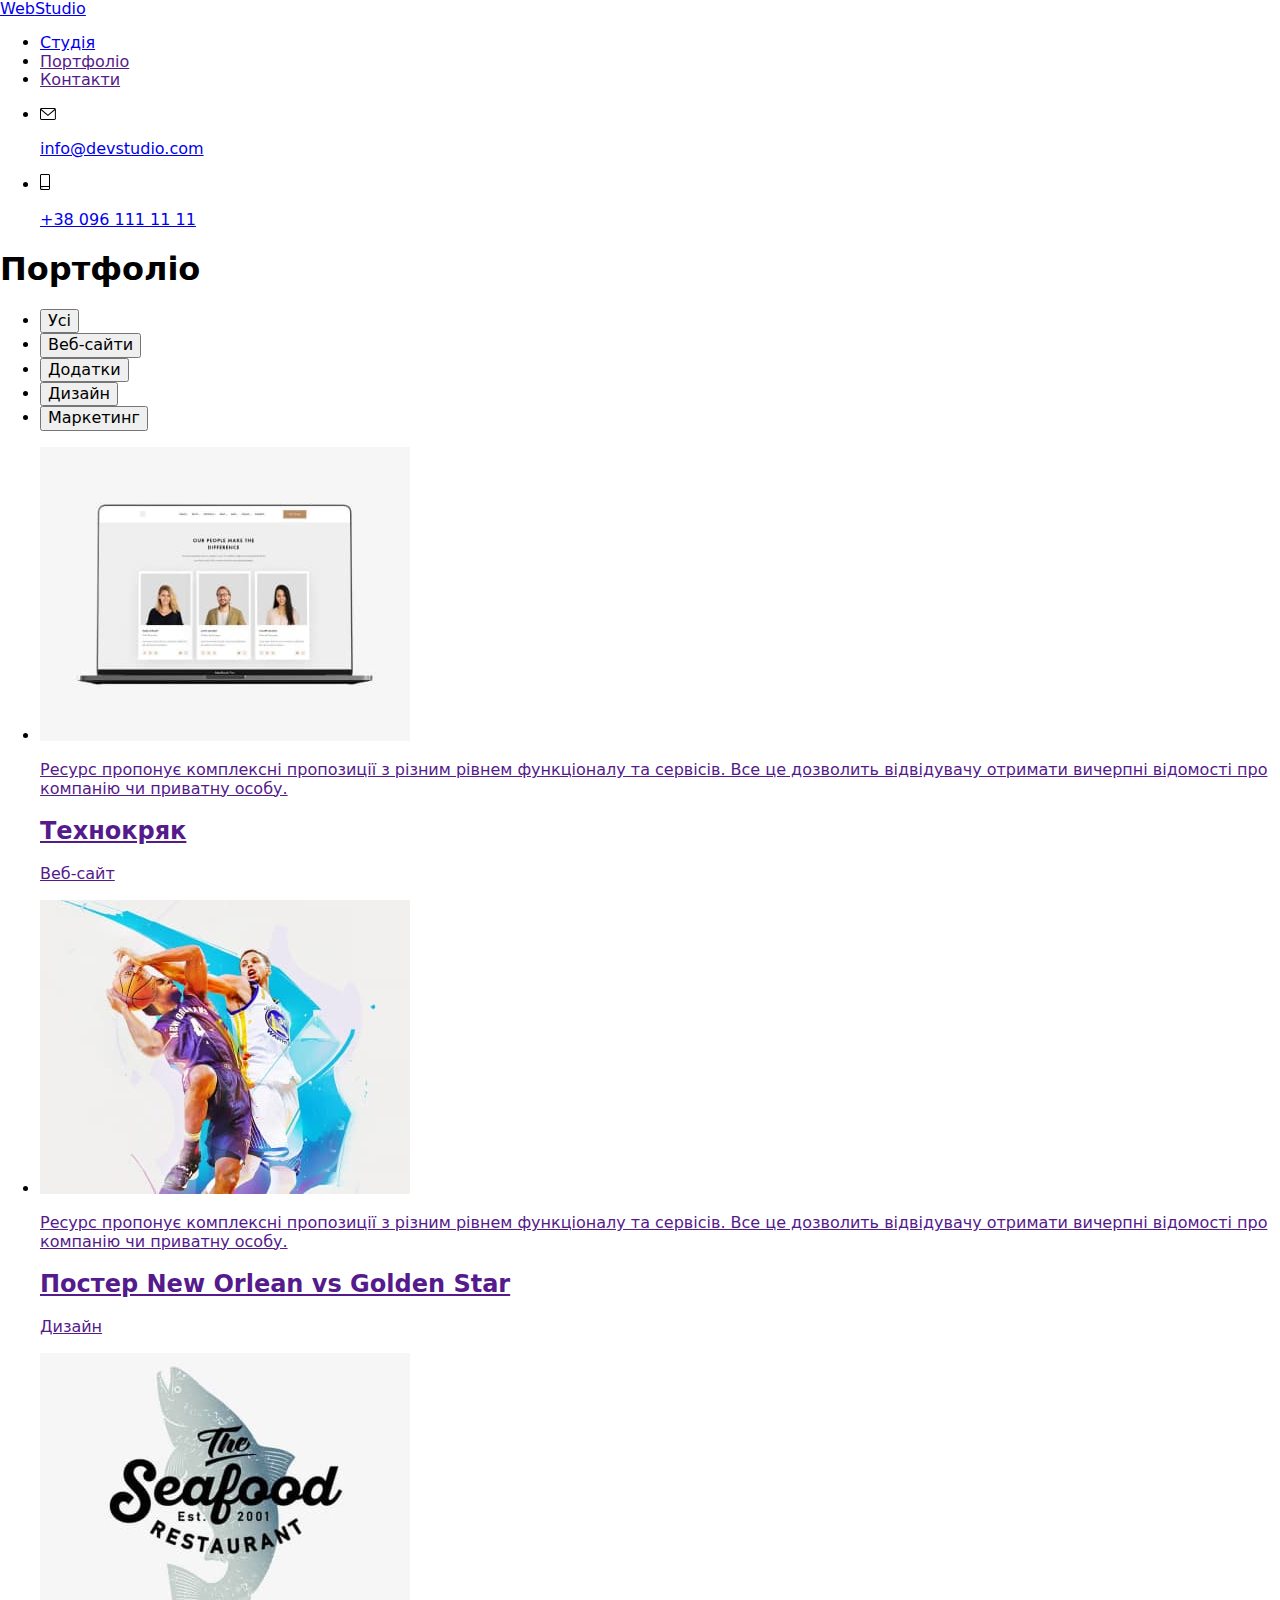
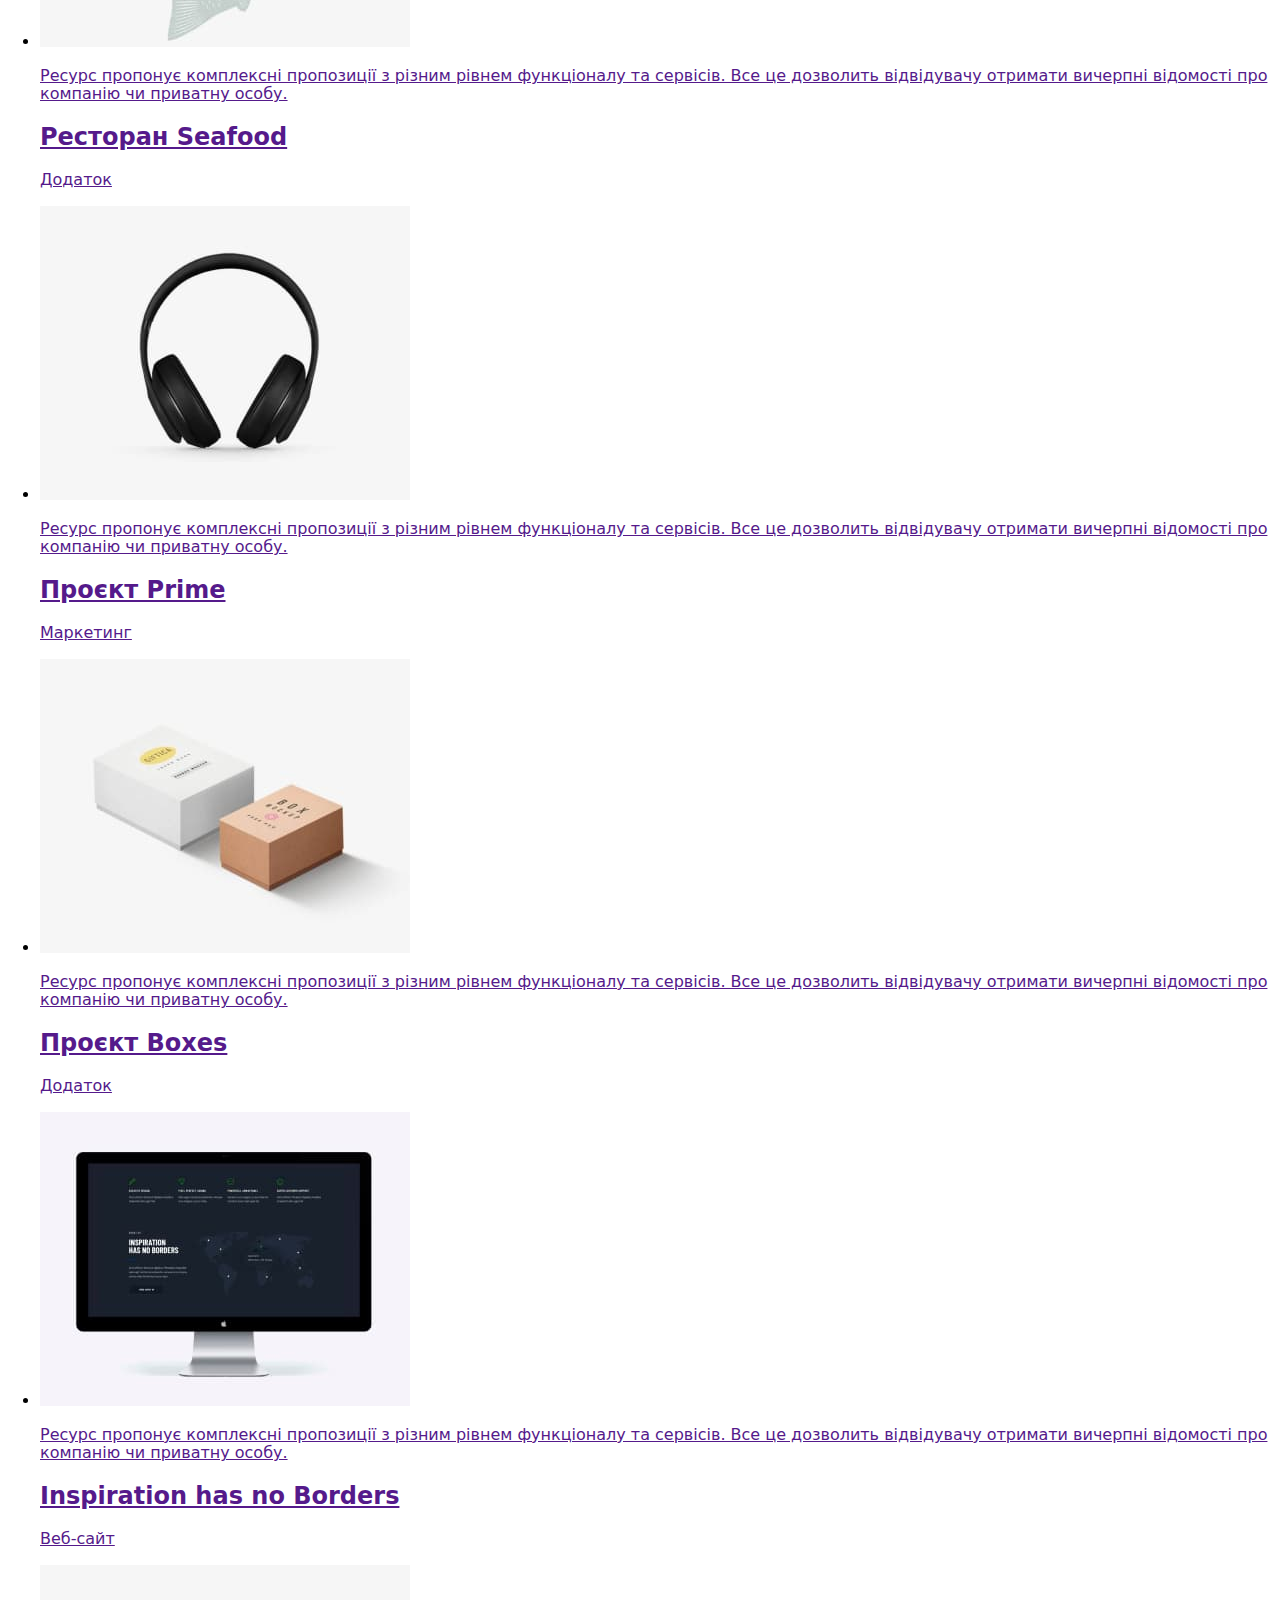
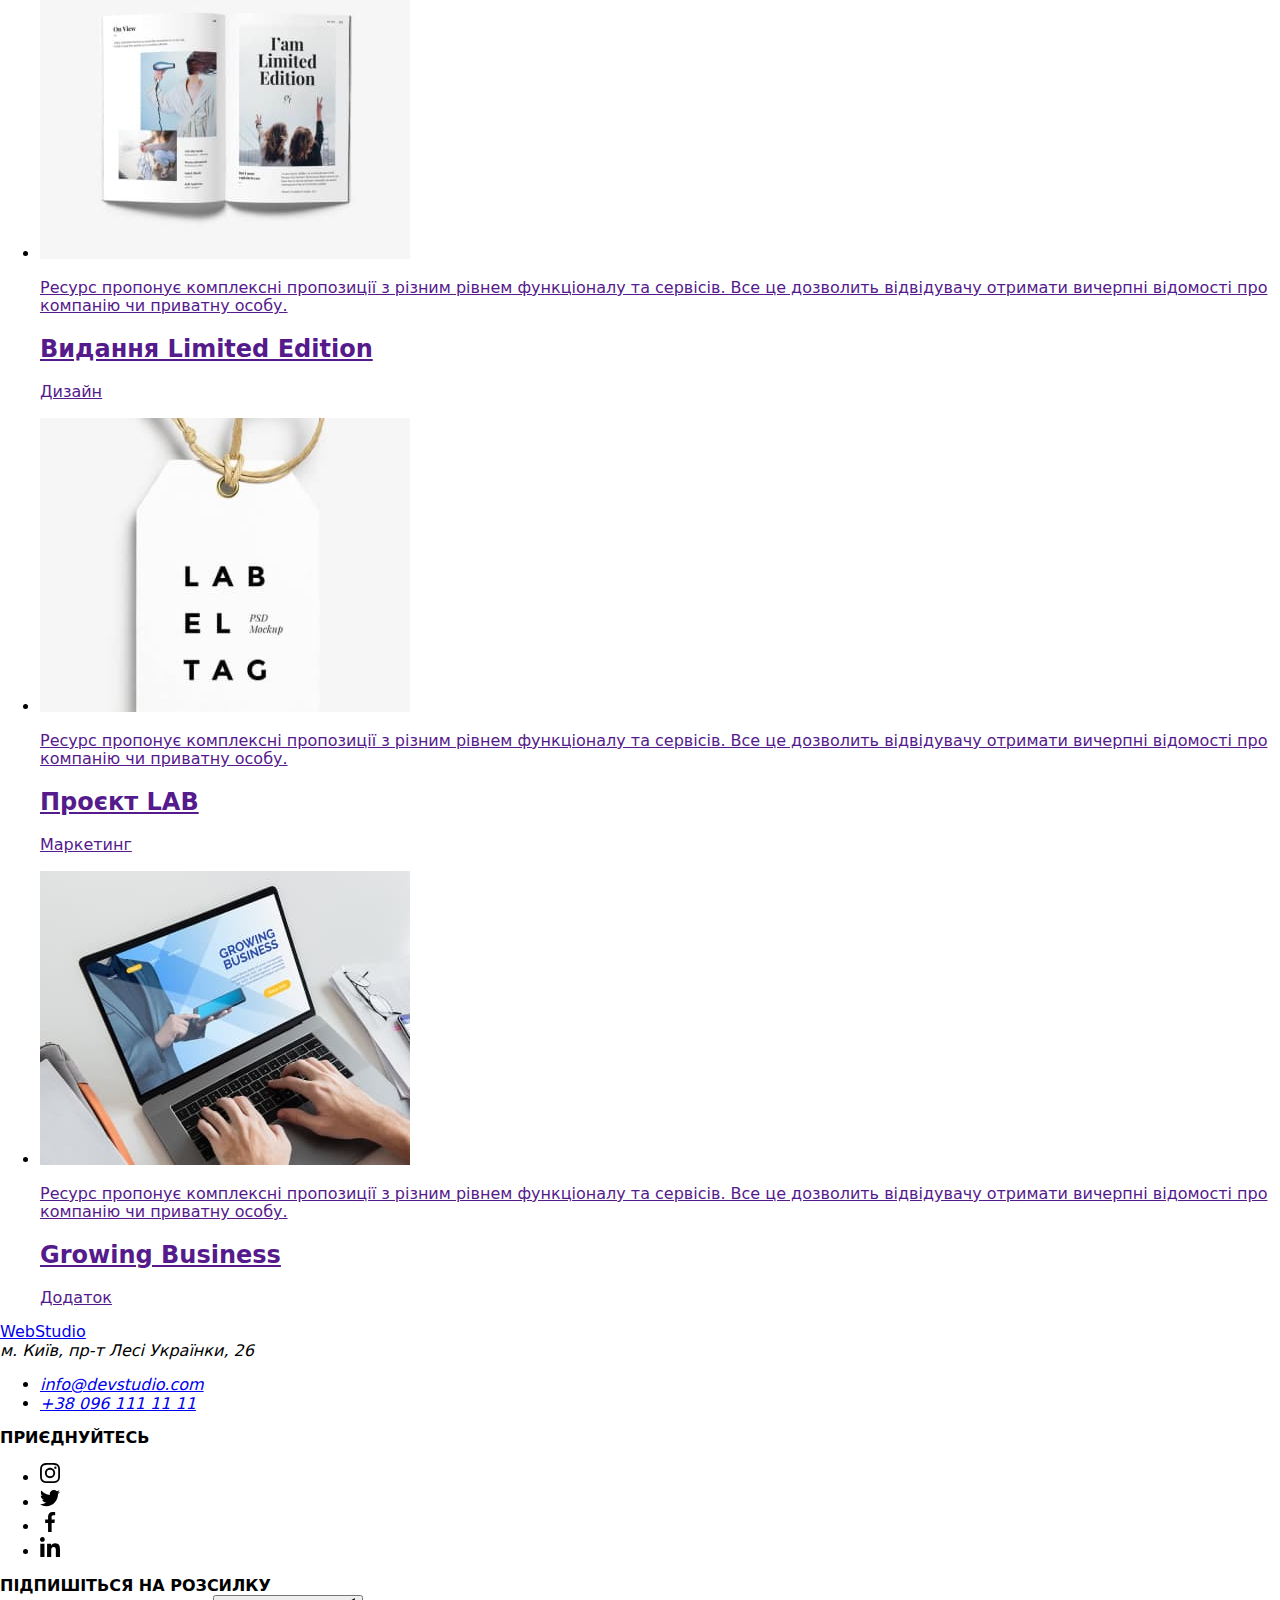
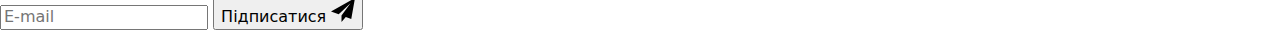
==== portfolio.html @ 49595224 "Скопійована попередня робота" ====
<!DOCTYPE html>
<html lang="en">
<head>
    <meta charset="UTF-8">
    <meta http-equiv="X-UA-Compatible" content="IE=edge">
    <meta name="viewport" content="width=device-width, initial-scale=1.0">
    <title>Портфоліо</title>
    <link rel="preconnect" href="https://fonts.gstatic.com" crossorigin>
    <link href="https://fonts.googleapis.com/css2?family=Raleway:wght@700&family=Roboto:wght@400;500;700;900&display=swap"
        rel="stylesheet">
        <link rel="stylesheet" href="https://cdnjs.cloudflare.com/ajax/libs/modern-normalize/1.1.0/modern-normalize.min.css">
    <link rel="stylesheet" href="./css/styles.css">
    
</head>
<body>
<!-- ^ШАПКА -->
    <header class="head-block">
        <div class="container head-group">
            <a href="./index.html" class="logo"><span class="logo-colorize">Web</span>Studio</a>
            <nav class="nav-panel">
                <ul class="header-navigation list">
                    <li class="item"><a href="./index.html" class="navigation-links">Студія</a></li>
                    <li class="item"><a href="" class="navigation-links current">Портфоліо</a></li>
                    <li class="item"><a href="" class="navigation-links">Контакти</a></li>
                </ul>
            </nav>
            <ul class="header-contacts list">
                <li class="item">
                    <a href="mailto:info@devstudio.com" class="contacts-links">
                        <svg class="icon" width="16" height="12">
                            <use href="./images/icons.svg#envelope"></use>
                        </svg>
                        <p class="contacts-text">info@devstudio.com</p>
                    </a>
                </li>
                <li class="item">
                    <a href="tel:+380961111111" class="contacts-links">
                        <svg class="icon" width="10" height="16">
                            <use href="./images/icons.svg#smartphone"></use>
                        </svg>
                        <p class="contacts-text">+38 096 111 11 11</p>
                    </a>
                </li>
            </ul>
        </div>
    </header>
<!-- ^УНІКАЛЬНИЙ КОНТЕНТ -->
    <main>
        
    <!-- БЛОК-1 -->
        <section class="section">
            <div class="container">
                <!-- прихований заголовок -->
                <h1 class="visually-hidden">Портфоліо</h1>
                <ul class="buttons list">
                    <li class="item"><button type="button" class="filter first-filter">Усі</button></li>
                    <li class="item"><button type="button" class="filter">Веб-сайти</button></li>
                    <li class="item"><button type="button" class="filter">Додатки</button></li>
                    <li class="item"><button type="button" class="filter">Дизайн</button></li>
                    <li class="item"><button type="button" class="filter">Маркетинг</button></li>
                </ul>
                <ul class=" cards list">
                    <li class="item">
                        <a href="" class="card-link">
                            <div class="card-description">
                                <img src="./images/portfolio/1.jpg" alt="website on laptop" width="370">
                                <p class="description-text">
                                    Ресурс пропонує комплексні пропозиції з різним рівнем функціоналу та сервісів. Все це дозволить відвідувачу отримати
                                    вичерпні відомості про компанію чи приватну особу.
                                </p>
                            </div>
                            <div class="card-info">
                                <h2 class="card-header">Технокряк</h2>
                                <p class="card-filter">Веб-сайт</p>
                            </div>
                        </a>
                    </li>
                    <li class="item">
                        <a href="" class="card-link">
                            <div class="card-description">
                                <img src="./images/portfolio/2.jpg" alt="poster" width="370">
                                <p class="description-text">
                                    Ресурс пропонує комплексні пропозиції з різним рівнем функціоналу та сервісів. Все це дозволить відвідувачу отримати
                                    вичерпні відомості про компанію чи приватну особу.
                                </p>
                            </div>
                            <div class="card-info">
                                <h2 class="card-header">Постер New Orlean vs Golden Star</h2>
                                <p class="card-filter">Дизайн</p>
                            </div>
                        </a>
                    </li>
                    <li class="item">
                        <a href="" class="card-link">
                            <div class="card-description">
                                <img src="./images/portfolio/3.jpg" alt="fish lable" width="370">
                                <p class="description-text">
                                    Ресурс пропонує комплексні пропозиції з різним рівнем функціоналу та сервісів. Все це дозволить відвідувачу отримати
                                    вичерпні відомості про компанію чи приватну особу.
                                </p>
                            </div>
                            <div class="card-info">
                                <h2 class="card-header">Ресторан Seafood</h2>
                                <p class="card-filter">Додаток</p>
                            </div>
                        </a>
                    </li>
                    <li class="item">
                        <a href="" class="card-link">
                            <div class="card-description">
                                <img src="./images/portfolio/4.jpg" alt="headphones" width="370">
                                <p class="description-text">
                                    Ресурс пропонує комплексні пропозиції з різним рівнем функціоналу та сервісів. Все це дозволить відвідувачу отримати
                                    вичерпні відомості про компанію чи приватну особу.
                                </p>
                            </div>
                            <div class="card-info">
                                <h2 class="card-header">Проєкт Prime</h2>
                                <p class="card-filter">Маркетинг</p>
                            </div>
                        </a>
                    </li>
                    <li class="item">
                        <a href="" class="card-link">
                            <div class="card-description">
                                <img src="./images/portfolio/5.jpg" alt="boxes" width="370">
                                <p class="description-text">
                                    Ресурс пропонує комплексні пропозиції з різним рівнем функціоналу та сервісів. Все це дозволить відвідувачу отримати
                                    вичерпні відомості про компанію чи приватну особу.
                                </p>
                            </div>
                            <div class="card-info">
                                <h2 class="card-header">Проєкт Boxes</h2>
                                <p class="card-filter">Додаток</p>
                            </div>
                        </a>
                    </li>
                    <li class="item">
                        <a href="" class="card-link">
                            <div class="card-description">
                                <img src="./images/portfolio/6.jpg" alt="monitor" width="370">
                                <p class="description-text">
                                    Ресурс пропонує комплексні пропозиції з різним рівнем функціоналу та сервісів. Все це дозволить відвідувачу отримати
                                    вичерпні відомості про компанію чи приватну особу.
                                </p>
                            </div>
                            <div class="card-info">
                                <h2 class="card-header">Inspiration has no Borders</h2>
                                <p class="card-filter">Веб-сайт</p>
                            </div>
                        </a>
                    </li>
                    <li class="item">
                        <a href="" class="card-link">
                            <div class="card-description">
                                <img src="./images/portfolio/7.jpg" alt="book" width="370">
                                <p class="description-text">
                                    Ресурс пропонує комплексні пропозиції з різним рівнем функціоналу та сервісів. Все це дозволить відвідувачу отримати
                                    вичерпні відомості про компанію чи приватну особу.
                                </p>
                            </div>
                            <div class="card-info">
                                <h2 class="card-header">Видання Limited Edition</h2>
                                <p class="card-filter">Дизайн</p>
                            </div>
                        </a>
                    </li>
                    <li class="item">
                        <a href="" class="card-link">
                            <div class="card-description">
                                <img src="./images/portfolio/8.jpg" alt="label tag" width="370">
                                <p class="description-text">
                                    Ресурс пропонує комплексні пропозиції з різним рівнем функціоналу та сервісів. Все це дозволить відвідувачу отримати
                                    вичерпні відомості про компанію чи приватну особу.
                                </p>
                            </div>
                            <div class="card-info">
                                <h2 class="card-header">Проєкт LAB</h2>
                                <p class="card-filter">Маркетинг</p>
                            </div>
                        </a>
                    </li>
                    <li class="item">
                        <a href="" class="card-link">
                            <div class="card-description">
                                <img src="./images/portfolio/9.jpg" alt="laptop" width="370">
                                <p class="description-text">
                                    Ресурс пропонує комплексні пропозиції з різним рівнем функціоналу та сервісів. Все це дозволить відвідувачу отримати
                                    вичерпні відомості про компанію чи приватну особу.
                                </p>
                            </div>
                            <div class="card-info">
                                <h2 class="card-header">Growing Business</h2>
                                <p class="card-filter">Додаток</p>
                            </div>
                        </a>
                    </li>
                </ul>
            </div>
        </section>
    </main>
<!-- ^ПІДВАЛ -->
    <footer class="foot-block">
        <div class="container foot-flex">
            <div class="contacts-block">
                <a href="./index.html" class="logo"><span class="logo-colorize">Web</span>Studio</a>
                <address class="address-block">
                    м. Київ, пр-т Лесі Українки, 26
                    <ul class="footer-contacts list">
                        <li class="item"><a href="mailto:info@devstudio.com">info@devstudio.com</a></li>
                        <li class="item"><a href="tel:+380961111111">+38 096 111 11 11</a></li>
                    </ul>
                </address>
            </div>
            <div class="links-block">
                <b class="appeal">ПРИЄДНУЙТЕСЬ</b>
                <ul class="footer-icons list">
                    <li class="item">
                        <a href="" class="footer-links">
                            <svg class="icon" width="20" height="20">
                                <use href="./images/icons.svg#instagram"></use>
                            </svg>
                        </a>
                    </li>
                    <li class="item">
                        <a href="" class="footer-links">
                            <svg class="icon" width="20" height="20">
                                <use href="./images/icons.svg#twitter"></use>
                            </svg>
                        </a>
                    </li>
                    <li class="item">
                        <a href="" class="footer-links">
                            <svg class="icon" width="20" height="20">
                                <use href="./images/icons.svg#facebook"></use>
                            </svg>
                        </a>
                    </li>
                    <li class="item">
                        <a href="" class="footer-links">
                            <svg class="icon" width="20" height="20">
                                <use href="./images/icons.svg#linkedin"></use>
                            </svg>
                        </a>
                    </li>
                </ul>
            </div>
            <div class="subscription">
                <b class="appeal">ПІДПИШІТЬСЯ НА РОЗСИЛКУ</b>
                <form class="subscription-form">
                    <input class="subscription-field" type="email" name="email-field" placeholder="E-mail">
                    <button class="subscription-button" type="submit">Підписатися
                        <svg class="subscription-icon" width="24" height="24">
                            <use href="./images/icons.svg#icon-send"></use>
                        </svg>
                    </button>
                </form>
            </div>
        </div>
    </footer>
</body>
</html>
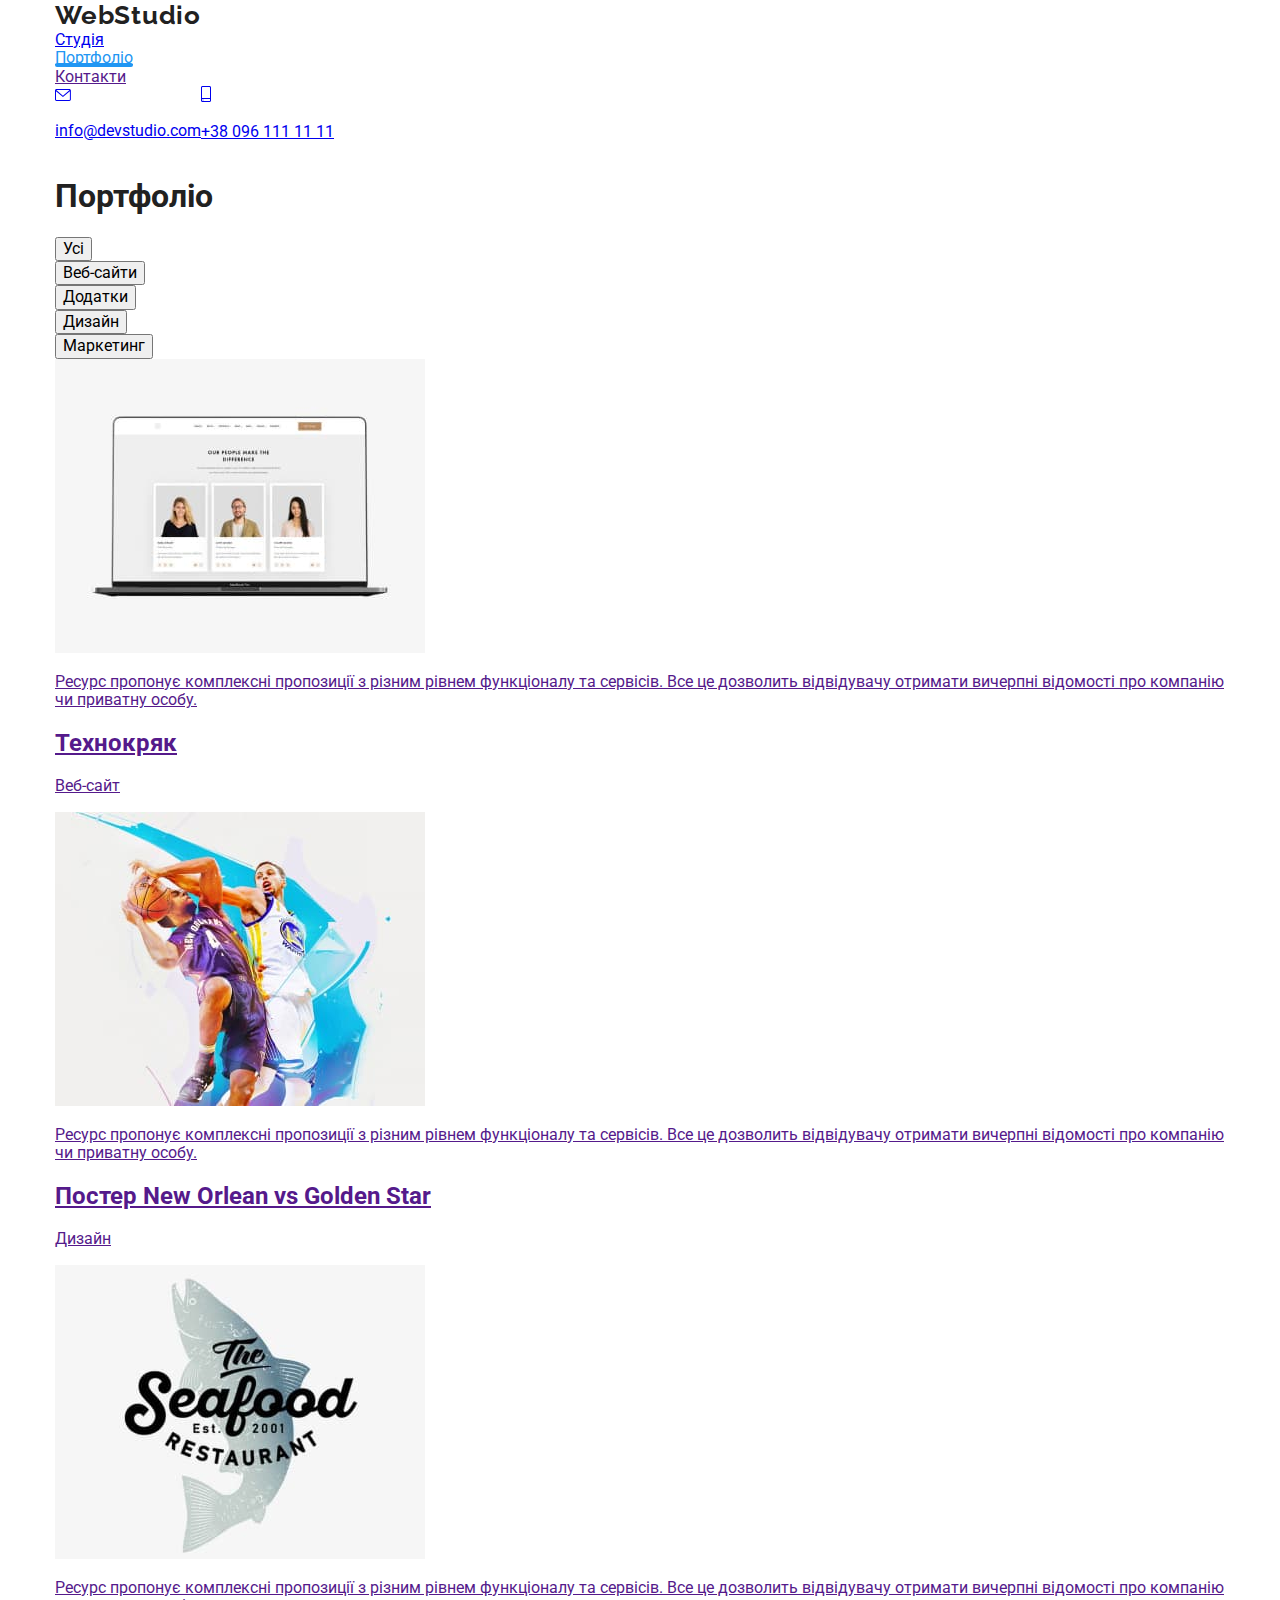
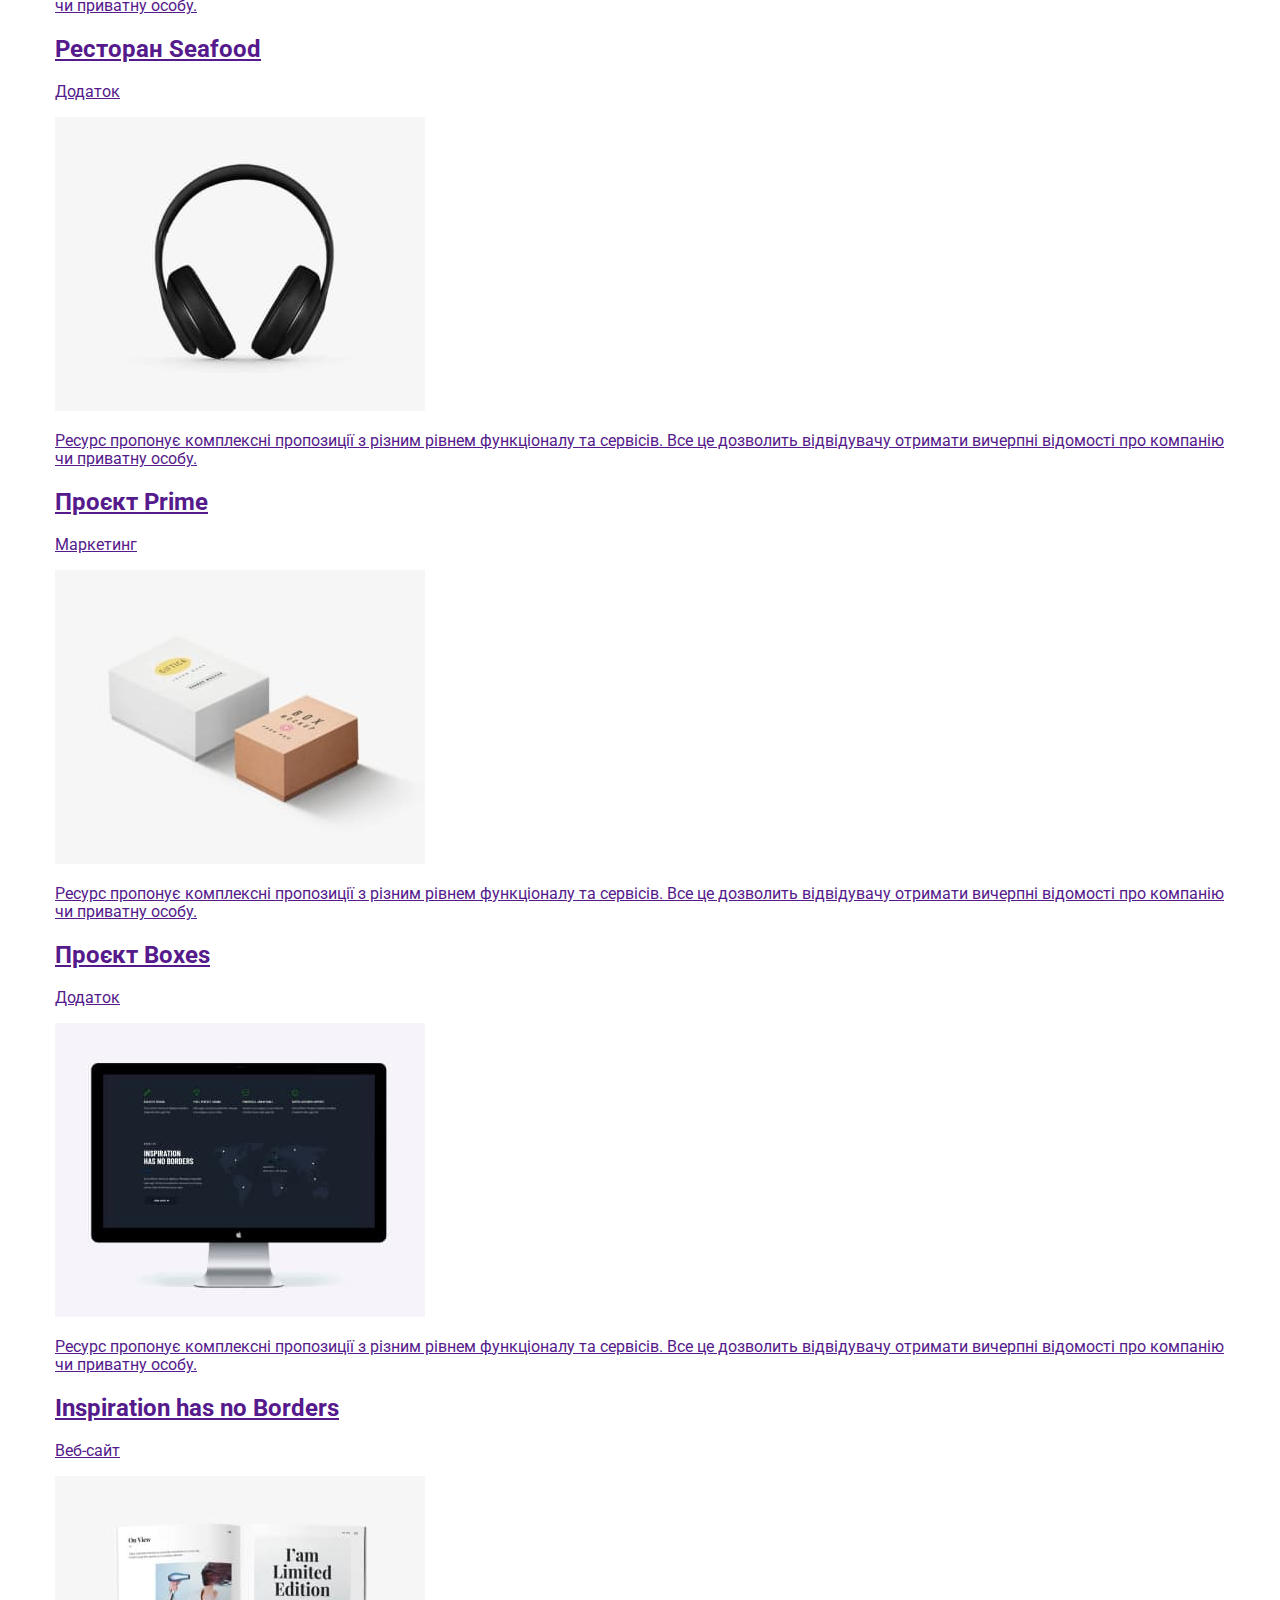
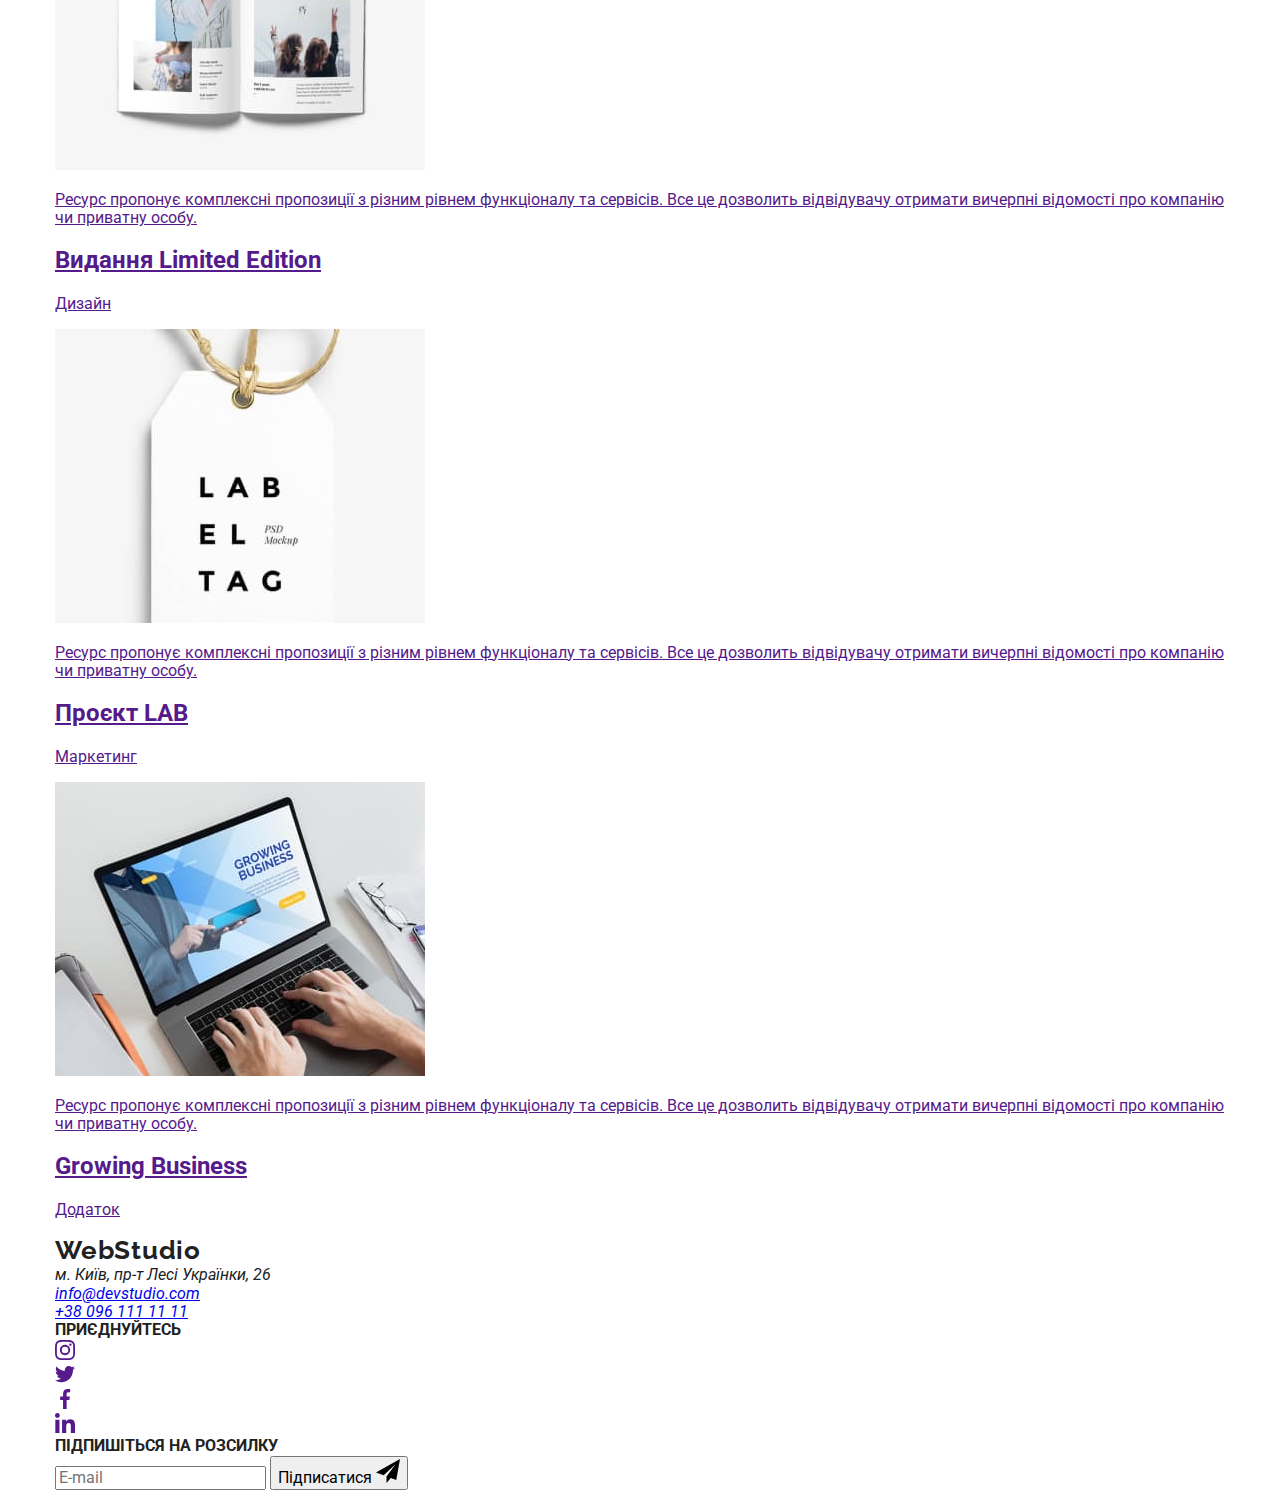
==== commit 2cf39955: "Виконано рефакторинг коду для Хедеру" ====
--- a/portfolio.html
+++ b/portfolio.html
@@ -9,7 +9,7 @@
     <link href="https://fonts.googleapis.com/css2?family=Raleway:wght@700&family=Roboto:wght@400;500;700;900&display=swap"
         rel="stylesheet">
         <link rel="stylesheet" href="https://cdnjs.cloudflare.com/ajax/libs/modern-normalize/1.1.0/modern-normalize.min.css">
-    <link rel="stylesheet" href="./css/styles.css">
+    <link rel="stylesheet" href="./css/main.min.css">
     
 </head>
 <body>
--- a/css/main.min.css
+++ b/css/main.min.css
@@ -0,0 +1 @@
+body{font-family:"Roboto",sans-serif;color:#212121;background-color:#fff}.page-header{border-bottom:1px solid #ececec;font-weight:500;font-size:14px;line-height:1.14;letter-spacing:.02em}.page-header__container{height:80px;display:-webkit-box;display:-ms-flexbox;display:flex;-webkit-box-align:center;-ms-flex-align:center;align-items:center}.logo{display:inline-block;width:145px;height:31px;margin-right:93px;font-family:"Raleway",sans-serif;font-weight:700;font-size:26px;line-height:1.19;letter-spacing:.03em;text-decoration:none;color:inherit}.logo__colorize{color:#2196f3}.nav-panel{margin-right:auto}.nav-list{display:-webkit-box;display:-ms-flexbox;display:flex;-webkit-box-align:center;-ms-flex-align:center;align-items:center}.nav-list__item:not(:last-child){margin-right:50px}.nav-list__item__links{padding-top:32px;padding-bottom:32px;text-decoration:none;color:inherit;-webkit-transition:color 250ms cubic-bezier(0.4, 0, 0.2, 1);transition:color 250ms cubic-bezier(0.4, 0, 0.2, 1)}.nav-list__item__links:hover,.nav-list__item__links:focus{color:#2196f3}.header-contacts{display:-webkit-box;display:-ms-flexbox;display:flex;-webkit-box-align:center;-ms-flex-align:center;align-items:center}.header-contacts__item:not(:last-child){margin-right:50px}.header-contacts__item__links{display:-webkit-box;display:-ms-flexbox;display:flex;-webkit-box-align:center;-ms-flex-align:center;align-items:center;padding-top:32px;padding-bottom:32px;text-decoration:none;color:#757575;-webkit-transition:color 250ms cubic-bezier(0.4, 0, 0.2, 1);transition:color 250ms cubic-bezier(0.4, 0, 0.2, 1)}.header-contacts__item__links:hover,.header-contacts__item__links:focus{color:#2196f3}.header-contacts__item__links__text{margin:0;margin-left:10px}.container{width:1200px;margin-left:auto;margin-right:auto;padding-left:15px;padding-right:15px}.list{margin:0;padding:0;list-style:none}.current{position:relative;color:#2196f3}.current::after{content:"";position:absolute;bottom:0;left:0;width:100%;height:4px;background-color:#2196f3;border-radius:2px}.icon{fill:currentColor}/*# sourceMappingURL=main.min.css.map */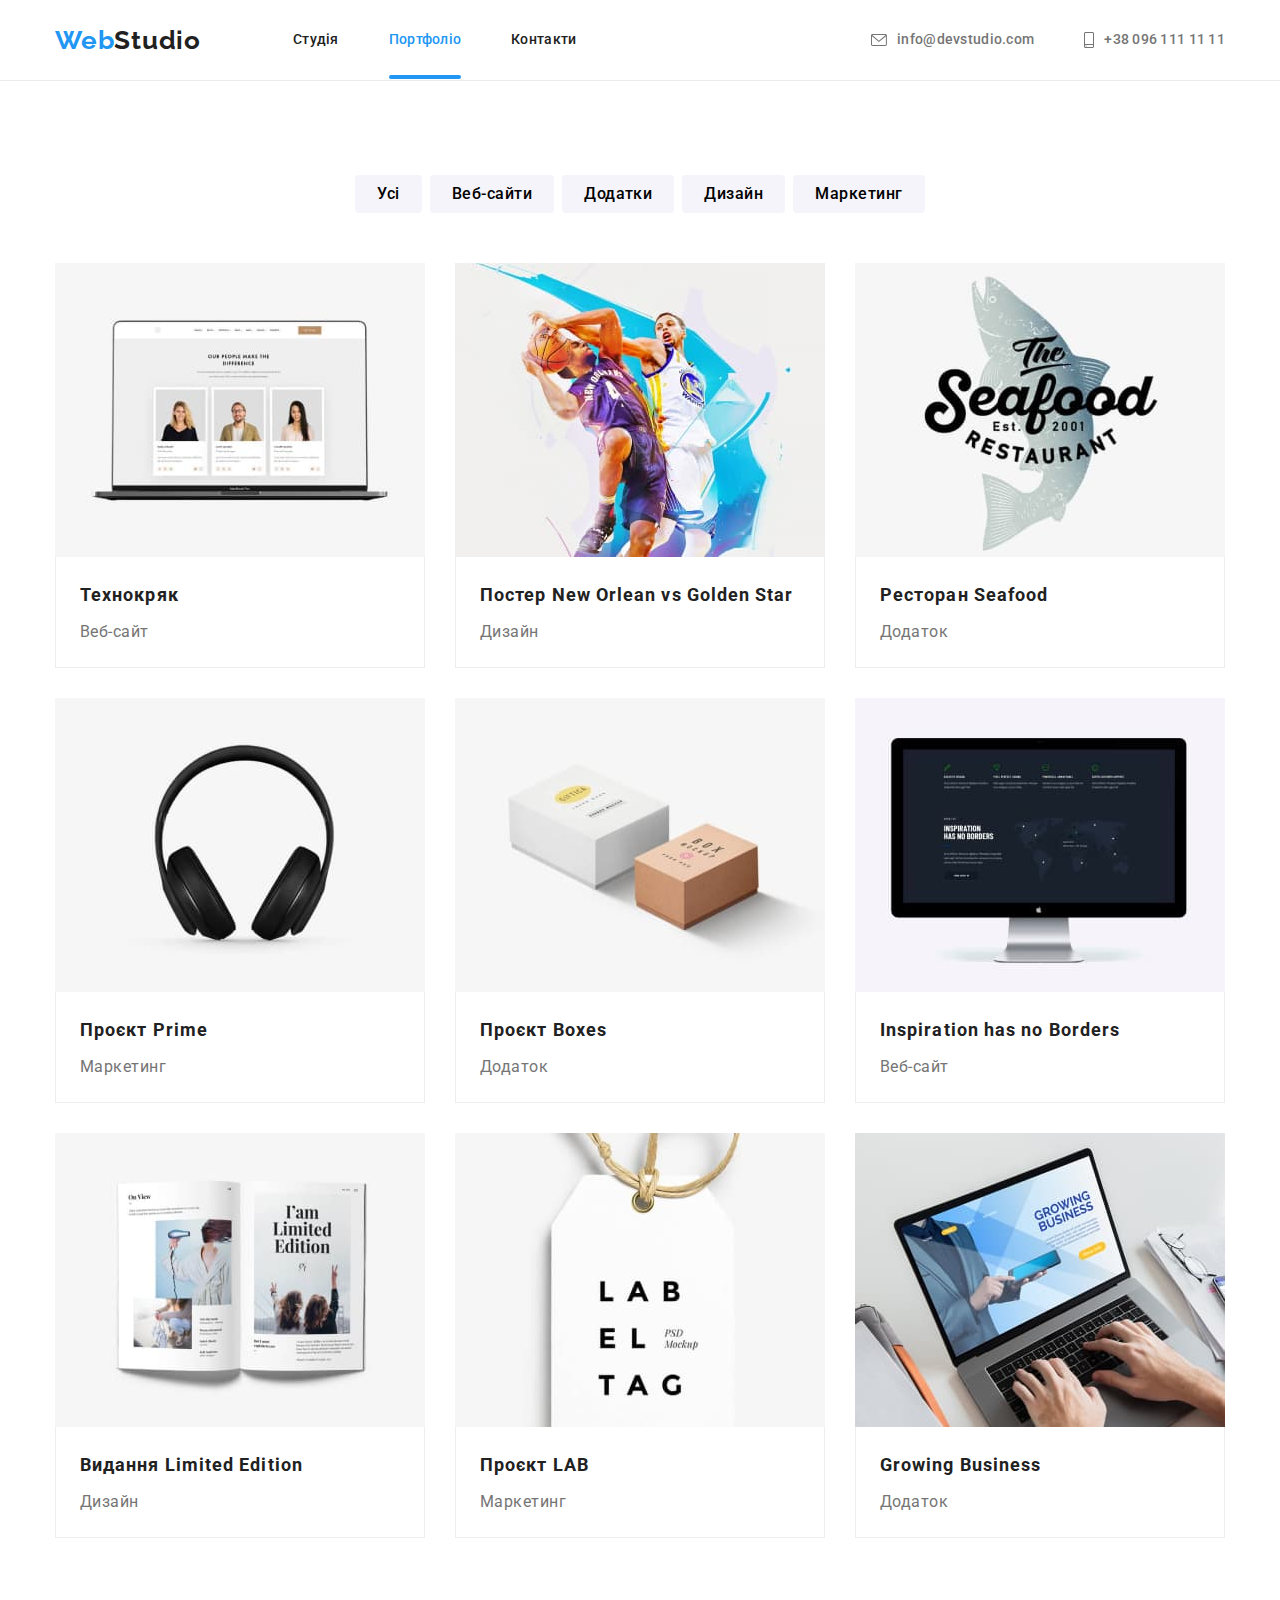
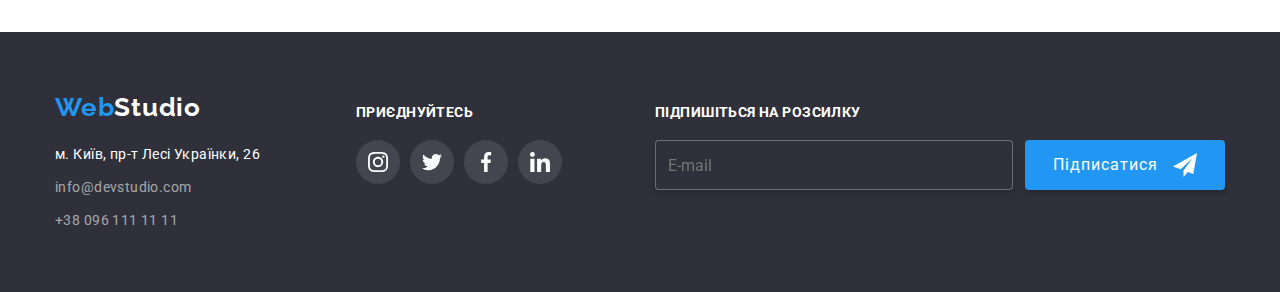
==== commit 44365df0: "Виконано рефакторинг коду сторінки "Портфоліо"" ====
--- a/portfolio.html
+++ b/portfolio.html
@@ -14,31 +14,31 @@
 </head>
 <body>
 <!-- ^ШАПКА -->
-    <header class="head-block">
-        <div class="container head-group">
-            <a href="./index.html" class="logo"><span class="logo-colorize">Web</span>Studio</a>
+    <header class="page-header">
+        <div class="container page-header__container">
+            <a href="./index.html" class="logo"><span class="logo__colorize">Web</span>Studio</a>
             <nav class="nav-panel">
-                <ul class="header-navigation list">
-                    <li class="item"><a href="./index.html" class="navigation-links">Студія</a></li>
-                    <li class="item"><a href="" class="navigation-links current">Портфоліо</a></li>
-                    <li class="item"><a href="" class="navigation-links">Контакти</a></li>
+                <ul class="list nav-list">
+                    <li class="nav-list__item"><a href="./index.html" class="nav-list__links">Студія</a></li>
+                    <li class="nav-list__item"><a href="" class="nav-list__links current">Портфоліо</a></li>
+                    <li class="nav-list__item"><a href="" class="nav-list__links">Контакти</a></li>
                 </ul>
             </nav>
             <ul class="header-contacts list">
-                <li class="item">
-                    <a href="mailto:info@devstudio.com" class="contacts-links">
+                <li class="header-contacts__item">
+                    <a href="mailto:info@devstudio.com" class="header-contacts__links">
                         <svg class="icon" width="16" height="12">
                             <use href="./images/icons.svg#envelope"></use>
                         </svg>
-                        <p class="contacts-text">info@devstudio.com</p>
+                        <p class="header-contacts__text">info@devstudio.com</p>
                     </a>
                 </li>
-                <li class="item">
-                    <a href="tel:+380961111111" class="contacts-links">
+                <li class="header-contacts__item">
+                    <a href="tel:+380961111111" class="header-contacts__links">
                         <svg class="icon" width="10" height="16">
                             <use href="./images/icons.svg#smartphone"></use>
                         </svg>
-                        <p class="contacts-text">+38 096 111 11 11</p>
+                        <p class="header-contacts__text">+38 096 111 11 11</p>
                     </a>
                 </li>
             </ul>
@@ -52,146 +52,148 @@
             <div class="container">
                 <!-- прихований заголовок -->
                 <h1 class="visually-hidden">Портфоліо</h1>
-                <ul class="buttons list">
-                    <li class="item"><button type="button" class="filter first-filter">Усі</button></li>
-                    <li class="item"><button type="button" class="filter">Веб-сайти</button></li>
-                    <li class="item"><button type="button" class="filter">Додатки</button></li>
-                    <li class="item"><button type="button" class="filter">Дизайн</button></li>
-                    <li class="item"><button type="button" class="filter">Маркетинг</button></li>
-                </ul>
-                <ul class=" cards list">
-                    <li class="item">
-                        <a href="" class="card-link">
+                <div class="filters-container">
+                    <ul class="buttons list">
+                        <li class="buttons__item"><button type="button" class="buttons__filter button__first-filter">Усі</button></li>
+                        <li class="buttons__item"><button type="button" class="buttons__filter">Веб-сайти</button></li>
+                        <li class="buttons__item"><button type="button" class="buttons__filter">Додатки</button></li>
+                        <li class="buttons__item"><button type="button" class="buttons__filter">Дизайн</button></li>
+                        <li class="buttons__item"><button type="button" class="buttons__filter">Маркетинг</button></li>
+                    </ul>
+                </div>
+                <ul class="cards list">
+                    <li class="cards__item">
+                        <a href="" class="cards__link">
                             <div class="card-description">
                                 <img src="./images/portfolio/1.jpg" alt="website on laptop" width="370">
-                                <p class="description-text">
-                                    Ресурс пропонує комплексні пропозиції з різним рівнем функціоналу та сервісів. Все це дозволить відвідувачу отримати
-                                    вичерпні відомості про компанію чи приватну особу.
-                                </p>
-                            </div>
-                            <div class="card-info">
-                                <h2 class="card-header">Технокряк</h2>
-                                <p class="card-filter">Веб-сайт</p>
-                            </div>
-                        </a>
-                    </li>
-                    <li class="item">
-                        <a href="" class="card-link">
+                                <p class="card-description__text">
+                                    Ресурс пропонує комплексні пропозиції з різним рівнем функціоналу та сервісів. Все це дозволить відвідувачу отримати
+                                    вичерпні відомості про компанію чи приватну особу.
+                                </p>
+                            </div>
+                            <div class="card-info">
+                                <h2 class="card-info__header">Технокряк</h2>
+                                <p class="card-info__filter">Веб-сайт</p>
+                            </div>
+                        </a>
+                    </li>
+                    <li class="cards__item">
+                        <a href="" class="cards__link">
                             <div class="card-description">
                                 <img src="./images/portfolio/2.jpg" alt="poster" width="370">
-                                <p class="description-text">
-                                    Ресурс пропонує комплексні пропозиції з різним рівнем функціоналу та сервісів. Все це дозволить відвідувачу отримати
-                                    вичерпні відомості про компанію чи приватну особу.
-                                </p>
-                            </div>
-                            <div class="card-info">
-                                <h2 class="card-header">Постер New Orlean vs Golden Star</h2>
-                                <p class="card-filter">Дизайн</p>
-                            </div>
-                        </a>
-                    </li>
-                    <li class="item">
-                        <a href="" class="card-link">
+                                <p class="card-description__text">
+                                    Ресурс пропонує комплексні пропозиції з різним рівнем функціоналу та сервісів. Все це дозволить відвідувачу отримати
+                                    вичерпні відомості про компанію чи приватну особу.
+                                </p>
+                            </div>
+                            <div class="card-info">
+                                <h2 class="card-info__header">Постер New Orlean vs Golden Star</h2>
+                                <p class="card-info__filter">Дизайн</p>
+                            </div>
+                        </a>
+                    </li>
+                    <li class="cards__item">
+                        <a href="" class="cards__link">
                             <div class="card-description">
                                 <img src="./images/portfolio/3.jpg" alt="fish lable" width="370">
-                                <p class="description-text">
-                                    Ресурс пропонує комплексні пропозиції з різним рівнем функціоналу та сервісів. Все це дозволить відвідувачу отримати
-                                    вичерпні відомості про компанію чи приватну особу.
-                                </p>
-                            </div>
-                            <div class="card-info">
-                                <h2 class="card-header">Ресторан Seafood</h2>
-                                <p class="card-filter">Додаток</p>
-                            </div>
-                        </a>
-                    </li>
-                    <li class="item">
-                        <a href="" class="card-link">
+                                <p class="card-description__text">
+                                    Ресурс пропонує комплексні пропозиції з різним рівнем функціоналу та сервісів. Все це дозволить відвідувачу отримати
+                                    вичерпні відомості про компанію чи приватну особу.
+                                </p>
+                            </div>
+                            <div class="card-info">
+                                <h2 class="card-info__header">Ресторан Seafood</h2>
+                                <p class="card-info__filter">Додаток</p>
+                            </div>
+                        </a>
+                    </li>
+                    <li class="cards__item">
+                        <a href="" class="cards__link">
                             <div class="card-description">
                                 <img src="./images/portfolio/4.jpg" alt="headphones" width="370">
-                                <p class="description-text">
-                                    Ресурс пропонує комплексні пропозиції з різним рівнем функціоналу та сервісів. Все це дозволить відвідувачу отримати
-                                    вичерпні відомості про компанію чи приватну особу.
-                                </p>
-                            </div>
-                            <div class="card-info">
-                                <h2 class="card-header">Проєкт Prime</h2>
-                                <p class="card-filter">Маркетинг</p>
-                            </div>
-                        </a>
-                    </li>
-                    <li class="item">
-                        <a href="" class="card-link">
+                                <p class="card-description__text">
+                                    Ресурс пропонує комплексні пропозиції з різним рівнем функціоналу та сервісів. Все це дозволить відвідувачу отримати
+                                    вичерпні відомості про компанію чи приватну особу.
+                                </p>
+                            </div>
+                            <div class="card-info">
+                                <h2 class="card-info__header">Проєкт Prime</h2>
+                                <p class="card-info__filter">Маркетинг</p>
+                            </div>
+                        </a>
+                    </li>
+                    <li class="cards__item">
+                        <a href="" class="cards__link">
                             <div class="card-description">
                                 <img src="./images/portfolio/5.jpg" alt="boxes" width="370">
-                                <p class="description-text">
-                                    Ресурс пропонує комплексні пропозиції з різним рівнем функціоналу та сервісів. Все це дозволить відвідувачу отримати
-                                    вичерпні відомості про компанію чи приватну особу.
-                                </p>
-                            </div>
-                            <div class="card-info">
-                                <h2 class="card-header">Проєкт Boxes</h2>
-                                <p class="card-filter">Додаток</p>
-                            </div>
-                        </a>
-                    </li>
-                    <li class="item">
-                        <a href="" class="card-link">
+                                <p class="card-description__text">
+                                    Ресурс пропонує комплексні пропозиції з різним рівнем функціоналу та сервісів. Все це дозволить відвідувачу отримати
+                                    вичерпні відомості про компанію чи приватну особу.
+                                </p>
+                            </div>
+                            <div class="card-info">
+                                <h2 class="card-info__header">Проєкт Boxes</h2>
+                                <p class="card-info__filter">Додаток</p>
+                            </div>
+                        </a>
+                    </li>
+                    <li class="cards__item">
+                        <a href="" class="cards__link">
                             <div class="card-description">
                                 <img src="./images/portfolio/6.jpg" alt="monitor" width="370">
-                                <p class="description-text">
-                                    Ресурс пропонує комплексні пропозиції з різним рівнем функціоналу та сервісів. Все це дозволить відвідувачу отримати
-                                    вичерпні відомості про компанію чи приватну особу.
-                                </p>
-                            </div>
-                            <div class="card-info">
-                                <h2 class="card-header">Inspiration has no Borders</h2>
-                                <p class="card-filter">Веб-сайт</p>
-                            </div>
-                        </a>
-                    </li>
-                    <li class="item">
-                        <a href="" class="card-link">
+                                <p class="card-description__text">
+                                    Ресурс пропонує комплексні пропозиції з різним рівнем функціоналу та сервісів. Все це дозволить відвідувачу отримати
+                                    вичерпні відомості про компанію чи приватну особу.
+                                </p>
+                            </div>
+                            <div class="card-info">
+                                <h2 class="card-info__header">Inspiration has no Borders</h2>
+                                <p class="card-info__filter">Веб-сайт</p>
+                            </div>
+                        </a>
+                    </li>
+                    <li class="cards__item">
+                        <a href="" class="cards__link">
                             <div class="card-description">
                                 <img src="./images/portfolio/7.jpg" alt="book" width="370">
-                                <p class="description-text">
-                                    Ресурс пропонує комплексні пропозиції з різним рівнем функціоналу та сервісів. Все це дозволить відвідувачу отримати
-                                    вичерпні відомості про компанію чи приватну особу.
-                                </p>
-                            </div>
-                            <div class="card-info">
-                                <h2 class="card-header">Видання Limited Edition</h2>
-                                <p class="card-filter">Дизайн</p>
-                            </div>
-                        </a>
-                    </li>
-                    <li class="item">
-                        <a href="" class="card-link">
+                                <p class="card-description__text">
+                                    Ресурс пропонує комплексні пропозиції з різним рівнем функціоналу та сервісів. Все це дозволить відвідувачу отримати
+                                    вичерпні відомості про компанію чи приватну особу.
+                                </p>
+                            </div>
+                            <div class="card-info">
+                                <h2 class="card-info__header">Видання Limited Edition</h2>
+                                <p class="card-info__filter">Дизайн</p>
+                            </div>
+                        </a>
+                    </li>
+                    <li class="cards__item">
+                        <a href="" class="cards__link">
                             <div class="card-description">
                                 <img src="./images/portfolio/8.jpg" alt="label tag" width="370">
-                                <p class="description-text">
-                                    Ресурс пропонує комплексні пропозиції з різним рівнем функціоналу та сервісів. Все це дозволить відвідувачу отримати
-                                    вичерпні відомості про компанію чи приватну особу.
-                                </p>
-                            </div>
-                            <div class="card-info">
-                                <h2 class="card-header">Проєкт LAB</h2>
-                                <p class="card-filter">Маркетинг</p>
-                            </div>
-                        </a>
-                    </li>
-                    <li class="item">
-                        <a href="" class="card-link">
+                                <p class="card-description__text">
+                                    Ресурс пропонує комплексні пропозиції з різним рівнем функціоналу та сервісів. Все це дозволить відвідувачу отримати
+                                    вичерпні відомості про компанію чи приватну особу.
+                                </p>
+                            </div>
+                            <div class="card-info">
+                                <h2 class="card-info__header">Проєкт LAB</h2>
+                                <p class="card-info__filter">Маркетинг</p>
+                            </div>
+                        </a>
+                    </li>
+                    <li class="cards__item">
+                        <a href="" class="cards__link">
                             <div class="card-description">
                                 <img src="./images/portfolio/9.jpg" alt="laptop" width="370">
-                                <p class="description-text">
-                                    Ресурс пропонує комплексні пропозиції з різним рівнем функціоналу та сервісів. Все це дозволить відвідувачу отримати
-                                    вичерпні відомості про компанію чи приватну особу.
-                                </p>
-                            </div>
-                            <div class="card-info">
-                                <h2 class="card-header">Growing Business</h2>
-                                <p class="card-filter">Додаток</p>
+                                <p class="card-description__text">
+                                    Ресурс пропонує комплексні пропозиції з різним рівнем функціоналу та сервісів. Все це дозволить відвідувачу отримати
+                                    вичерпні відомості про компанію чи приватну особу.
+                                </p>
+                            </div>
+                            <div class="card-info">
+                                <h2 class="card-info__header">Growing Business</h2>
+                                <p class="card-info__filter">Додаток</p>
                             </div>
                         </a>
                     </li>
@@ -200,44 +202,48 @@
         </section>
     </main>
 <!-- ^ПІДВАЛ -->
-    <footer class="foot-block">
-        <div class="container foot-flex">
-            <div class="contacts-block">
-                <a href="./index.html" class="logo"><span class="logo-colorize">Web</span>Studio</a>
-                <address class="address-block">
-                    м. Київ, пр-т Лесі Українки, 26
+    <footer class="page-footer">
+        <div class="container page-footer__container">
+            <div class="page-footer__contacts">
+                <a href="./index.html" class="logo logo--footer"><span class="logo__colorize">Web</span>Studio</a>
+                <address class="address">
+                    <p class="address__text">м. Київ, пр-т Лесі Українки, 26</p>
                     <ul class="footer-contacts list">
-                        <li class="item"><a href="mailto:info@devstudio.com">info@devstudio.com</a></li>
-                        <li class="item"><a href="tel:+380961111111">+38 096 111 11 11</a></li>
+                        <li class="footer-contacts__item">
+                            <a href="mailto:info@devstudio.com" class="footer-contacts__links">info@devstudio.com</a>
+                        </li>
+                        <li class="footer-contacts__item">
+                            <a href="tel:+380961111111" class="footer-contacts__links">+38 096 111 11 11</a>
+                        </li>
                     </ul>
                 </address>
             </div>
-            <div class="links-block">
+            <div class="page-footer__links">
                 <b class="appeal">ПРИЄДНУЙТЕСЬ</b>
                 <ul class="footer-icons list">
-                    <li class="item">
-                        <a href="" class="footer-links">
+                    <li class="footer-icons__item">
+                        <a href="" class="footer-icons__links">
                             <svg class="icon" width="20" height="20">
                                 <use href="./images/icons.svg#instagram"></use>
                             </svg>
                         </a>
                     </li>
-                    <li class="item">
-                        <a href="" class="footer-links">
+                    <li class="footer-icons__item">
+                        <a href="" class="footer-icons__links">
                             <svg class="icon" width="20" height="20">
                                 <use href="./images/icons.svg#twitter"></use>
                             </svg>
                         </a>
                     </li>
-                    <li class="item">
-                        <a href="" class="footer-links">
+                    <li class="footer-icons__item">
+                        <a href="" class="footer-icons__links">
                             <svg class="icon" width="20" height="20">
                                 <use href="./images/icons.svg#facebook"></use>
                             </svg>
                         </a>
                     </li>
-                    <li class="item">
-                        <a href="" class="footer-links">
+                    <li class="footer-icons__item">
+                        <a href="" class="footer-icons__links">
                             <svg class="icon" width="20" height="20">
                                 <use href="./images/icons.svg#linkedin"></use>
                             </svg>
@@ -245,12 +251,12 @@
                     </li>
                 </ul>
             </div>
-            <div class="subscription">
+            <div class="page-footer__subscription">
                 <b class="appeal">ПІДПИШІТЬСЯ НА РОЗСИЛКУ</b>
                 <form class="subscription-form">
-                    <input class="subscription-field" type="email" name="email-field" placeholder="E-mail">
-                    <button class="subscription-button" type="submit">Підписатися
-                        <svg class="subscription-icon" width="24" height="24">
+                    <input class="subscription-form__field" type="email" name="email-field" placeholder="E-mail">
+                    <button class="subscription-form__button" type="submit">Підписатися
+                        <svg class="subscription-form__icon" width="24" height="24">
                             <use href="./images/icons.svg#icon-send"></use>
                         </svg>
                     </button>
--- a/css/main.min.css
+++ b/css/main.min.css
@@ -1 +1 @@
-body{font-family:"Roboto",sans-serif;color:#212121;background-color:#fff}.page-header{border-bottom:1px solid #ececec;font-weight:500;font-size:14px;line-height:1.14;letter-spacing:.02em}.page-header__container{height:80px;display:-webkit-box;display:-ms-flexbox;display:flex;-webkit-box-align:center;-ms-flex-align:center;align-items:center}.logo{display:inline-block;width:145px;height:31px;margin-right:93px;font-family:"Raleway",sans-serif;font-weight:700;font-size:26px;line-height:1.19;letter-spacing:.03em;text-decoration:none;color:inherit}.logo__colorize{color:#2196f3}.nav-panel{margin-right:auto}.nav-list{display:-webkit-box;display:-ms-flexbox;display:flex;-webkit-box-align:center;-ms-flex-align:center;align-items:center}.nav-list__item:not(:last-child){margin-right:50px}.nav-list__item__links{padding-top:32px;padding-bottom:32px;text-decoration:none;color:inherit;-webkit-transition:color 250ms cubic-bezier(0.4, 0, 0.2, 1);transition:color 250ms cubic-bezier(0.4, 0, 0.2, 1)}.nav-list__item__links:hover,.nav-list__item__links:focus{color:#2196f3}.header-contacts{display:-webkit-box;display:-ms-flexbox;display:flex;-webkit-box-align:center;-ms-flex-align:center;align-items:center}.header-contacts__item:not(:last-child){margin-right:50px}.header-contacts__item__links{display:-webkit-box;display:-ms-flexbox;display:flex;-webkit-box-align:center;-ms-flex-align:center;align-items:center;padding-top:32px;padding-bottom:32px;text-decoration:none;color:#757575;-webkit-transition:color 250ms cubic-bezier(0.4, 0, 0.2, 1);transition:color 250ms cubic-bezier(0.4, 0, 0.2, 1)}.header-contacts__item__links:hover,.header-contacts__item__links:focus{color:#2196f3}.header-contacts__item__links__text{margin:0;margin-left:10px}.container{width:1200px;margin-left:auto;margin-right:auto;padding-left:15px;padding-right:15px}.list{margin:0;padding:0;list-style:none}.current{position:relative;color:#2196f3}.current::after{content:"";position:absolute;bottom:0;left:0;width:100%;height:4px;background-color:#2196f3;border-radius:2px}.icon{fill:currentColor}/*# sourceMappingURL=main.min.css.map */+body{font-family:"Roboto",sans-serif;color:#212121;background-color:#fff}.page-header{border-bottom:1px solid #ececec;font-weight:500;font-size:14px;line-height:1.14;letter-spacing:.02em}.page-header__container{height:80px;display:-webkit-box;display:-ms-flexbox;display:flex;-webkit-box-align:center;-ms-flex-align:center;align-items:center}.logo{display:inline-block;width:145px;height:31px;margin-right:93px;font-family:"Raleway",sans-serif;font-weight:700;font-size:26px;line-height:1.19;letter-spacing:.03em;text-decoration:none;color:inherit}.logo__colorize{color:#2196f3}.nav-panel{margin-right:auto}.nav-list{display:-webkit-box;display:-ms-flexbox;display:flex;-webkit-box-align:center;-ms-flex-align:center;align-items:center}.nav-list__item:not(:last-child){margin-right:50px}.nav-list__links{padding-top:32px;padding-bottom:32px;text-decoration:none;color:inherit;-webkit-transition:color 250ms cubic-bezier(0.4, 0, 0.2, 1);transition:color 250ms cubic-bezier(0.4, 0, 0.2, 1)}.nav-list__links:hover,.nav-list__links:focus{color:#2196f3}.header-contacts{display:-webkit-box;display:-ms-flexbox;display:flex;-webkit-box-align:center;-ms-flex-align:center;align-items:center}.header-contacts__item:not(:last-child){margin-right:50px}.header-contacts__links{display:-webkit-box;display:-ms-flexbox;display:flex;-webkit-box-align:center;-ms-flex-align:center;align-items:center;padding-top:32px;padding-bottom:32px;text-decoration:none;color:#757575;-webkit-transition:color 250ms cubic-bezier(0.4, 0, 0.2, 1);transition:color 250ms cubic-bezier(0.4, 0, 0.2, 1)}.header-contacts__links:hover,.header-contacts__links:focus{color:#2196f3}.header-contacts__text{margin:0;margin-left:10px}.hero{max-width:1600px;height:600px;margin-left:auto;margin-right:auto;padding-top:200px;padding-bottom:200px;text-align:center;background-color:#212121;background-image:-webkit-gradient(linear, left top, right top, from(rgba(47, 48, 58, 0.4)), to(rgba(47, 48, 58, 0.4))),url(../images/Background.jpg);background-image:linear-gradient(to right, rgba(47, 48, 58, 0.4), rgba(47, 48, 58, 0.4)),url(../images/Background.jpg);background-position:center}.hero__header{width:696px;margin:0;margin-left:auto;margin-right:auto;margin-bottom:30px;font-weight:900;font-size:44px;line-height:1.36;letter-spacing:.06em;color:#fff}.hero__button{width:216px;height:50px;border:none;border-radius:4px;cursor:pointer;background-color:#2196f3;-webkit-box-shadow:0px 4px 4px rgba(0,0,0,.15);box-shadow:0px 4px 4px rgba(0,0,0,.15);font-family:inherit;font-weight:700;font-size:16px;line-height:1.87;letter-spacing:.06em;color:#fff}.qualities{display:-webkit-box;display:-ms-flexbox;display:flex;-webkit-box-pack:center;-ms-flex-pack:center;justify-content:center}.qualities__item:not(:last-child){margin-right:30px}.qualities__icon{width:270px;height:120px;margin-bottom:30px;display:-webkit-box;display:-ms-flexbox;display:flex;-webkit-box-pack:center;-ms-flex-pack:center;justify-content:center;-webkit-box-align:center;-ms-flex-align:center;align-items:center;border-radius:4px;background-color:#f5f4fa}.qualities__header{margin:0;margin-bottom:10px;font-size:14px;line-height:1.14;letter-spacing:.03em}.qualities__text{width:270px;height:72px;margin:0;font-size:14px;line-height:1.71;letter-spacing:.03em;color:#757575}.activities-section{padding-top:0}.activities{display:-webkit-box;display:-ms-flexbox;display:flex;-webkit-box-pack:center;-ms-flex-pack:center;justify-content:center}.activities__item:not(:last-child){margin-right:30px}.activities__item{position:relative}.activities__header{position:absolute;bottom:0;width:370px;height:70px;margin:0;display:-webkit-box;display:-ms-flexbox;display:flex;-webkit-box-pack:center;-ms-flex-pack:center;justify-content:center;-webkit-box-align:center;-ms-flex-align:center;align-items:center;font-size:14px;line-height:1.14;letter-spacing:.03em;color:#fff;background-color:rgba(47,48,58,.8)}.team-section{background-color:#f5f4fa}.team{display:-webkit-box;display:-ms-flexbox;display:flex;-webkit-box-pack:center;-ms-flex-pack:center;justify-content:center}.team__item{border-radius:0px 0px 4px 4px;overflow:hidden;-webkit-box-shadow:0px 1px 3px rgba(0,0,0,.12),0px 1px 1px rgba(0,0,0,.14),0px 2px 1px rgba(0,0,0,.2);box-shadow:0px 1px 3px rgba(0,0,0,.12),0px 1px 1px rgba(0,0,0,.14),0px 2px 1px rgba(0,0,0,.2)}.team__item:not(:last-child){margin-right:30px}.team-info{padding-top:30px;padding-bottom:30px;text-align:center;background-color:#fff}.team-info__name{margin:0;margin-bottom:10px;font-weight:500;font-size:16px;line-height:1.18;letter-spacing:.03em}.team-info__position{margin:0;margin-bottom:16px;font-size:16px;line-height:1.18;color:#757575}.team-icons{display:-webkit-box;display:-ms-flexbox;display:flex;-webkit-box-pack:center;-ms-flex-pack:center;justify-content:center}.team-icons__item:not(:last-child){margin-right:10px}.team-icons__links{width:44px;height:44px;display:-webkit-box;display:-ms-flexbox;display:flex;-webkit-box-pack:center;-ms-flex-pack:center;justify-content:center;-webkit-box-align:center;-ms-flex-align:center;align-items:center;border-radius:50%;color:#afb1b8;-webkit-transition:color 250ms cubic-bezier(0.4, 0, 0.2, 1),background-color 250ms cubic-bezier(0.4, 0, 0.2, 1);transition:color 250ms cubic-bezier(0.4, 0, 0.2, 1),background-color 250ms cubic-bezier(0.4, 0, 0.2, 1)}.team-icons__links:hover,.team-icons__links:focus{color:#fff;background-color:#2196f3}.clients{display:-webkit-box;display:-ms-flexbox;display:flex}.clients__item:not(:last-child){margin-right:30px}.clients__links{width:170px;height:92px;display:-webkit-box;display:-ms-flexbox;display:flex;-webkit-box-pack:center;-ms-flex-pack:center;justify-content:center;-webkit-box-align:center;-ms-flex-align:center;align-items:center;border:1px solid #afb1b8;border-radius:4px;color:#afb1b8;-webkit-transition:color 250ms cubic-bezier(0.4, 0, 0.2, 1),border-color 250ms cubic-bezier(0.4, 0, 0.2, 1);transition:color 250ms cubic-bezier(0.4, 0, 0.2, 1),border-color 250ms cubic-bezier(0.4, 0, 0.2, 1)}.clients__links:hover,.clients__links:focus{color:#2196f3;border-color:#2196f3}.page-footer{padding-top:60px;padding-bottom:60px;background-color:#2f303a}.page-footer__container{display:-webkit-box;display:-ms-flexbox;display:flex}.page-footer__contacts{width:231px;margin-right:70px}.page-footer__links{padding-top:12px;margin-right:93px}.page-footer__subscription{padding-top:12px}.logo--footer{margin-bottom:20px;color:#fff}.address{font-style:normal;font-weight:400;font-size:14px;line-height:1.71;letter-spacing:.03em;color:#fff}.address__text{margin:0;margin-bottom:9px}.footer-contacts__item:not(:last-child){margin-bottom:9px}.footer-contacts__links{text-decoration:none;color:rgba(255,255,255,.5882352941);-webkit-transition:color 250ms cubic-bezier(0.4, 0, 0.2, 1);transition:color 250ms cubic-bezier(0.4, 0, 0.2, 1)}.footer-contacts__links:hover,.footer-contacts__links:focus{color:#2196f3}.footer-icons{display:-webkit-box;display:-ms-flexbox;display:flex}.footer-icons__item:not(:last-child){margin-right:10px}.footer-icons__links{width:44px;height:44px;display:-webkit-box;display:-ms-flexbox;display:flex;-webkit-box-pack:center;-ms-flex-pack:center;justify-content:center;-webkit-box-align:center;-ms-flex-align:center;align-items:center;background-color:rgba(255,255,255,.1);border-radius:50%;color:#fff;-webkit-transition:background-color 250ms cubic-bezier(0.4, 0, 0.2, 1);transition:background-color 250ms cubic-bezier(0.4, 0, 0.2, 1)}.footer-icons__links:hover,.footer-icons__links:focus{background-color:#2196f3}.subscription-form{display:-webkit-box;display:-ms-flexbox;display:flex}.subscription-form__field{width:358px;height:50px;margin-right:12px;padding-left:12px;background-color:#2f303a;border:1px solid rgba(255,255,255,.3);border-radius:4px;-webkit-filter:drop-shadow(0px 4px 4px rgba(0, 0, 0, 0.15));filter:drop-shadow(0px 4px 4px rgba(0, 0, 0, 0.15))}.subscription-form__button{position:relative;width:200px;height:50px;display:-webkit-box;display:-ms-flexbox;display:flex;padding:0;padding-left:28px;-webkit-box-align:center;-ms-flex-align:center;align-items:center;font-size:16px;line-height:1.88;letter-spacing:.06em;color:#fff;background-color:#2196f3;border:none;border-radius:4px;-webkit-box-shadow:0px 4px 4px rgba(0,0,0,.15);box-shadow:0px 4px 4px rgba(0,0,0,.15);cursor:pointer}.subscription-form__icon{position:absolute;right:28px;fill:currentColor;color:#fff}.backdrop{position:fixed;top:0;left:0;width:100%;height:100%;background-color:rgba(0,0,0,.2);opacity:1;-webkit-transition:opacity 500ms cubic-bezier(0.4, 0, 0.2, 1);transition:opacity 500ms cubic-bezier(0.4, 0, 0.2, 1)}.is-hidden{opacity:0;pointer-events:none}.is-hidden .modal{-webkit-transform:translate(-50%, -50%) scale(0.9);transform:translate(-50%, -50%) scale(0.9)}.modal{position:absolute;top:50%;left:50%;width:528px;height:581px;padding:40px 40px;background-color:#fff;border-radius:4px;-webkit-transform:translate(-50%, -50%) scale(1);transform:translate(-50%, -50%) scale(1);-webkit-transition:-webkit-transform 500ms cubic-bezier(0.4, 0, 0.2, 1);transition:-webkit-transform 500ms cubic-bezier(0.4, 0, 0.2, 1);transition:transform 500ms cubic-bezier(0.4, 0, 0.2, 1);transition:transform 500ms cubic-bezier(0.4, 0, 0.2, 1), -webkit-transform 500ms cubic-bezier(0.4, 0, 0.2, 1)}.modal__close-button{position:absolute;top:8px;right:8px;display:-webkit-box;display:-ms-flexbox;display:flex;-webkit-box-pack:center;-ms-flex-pack:center;justify-content:center;-webkit-box-align:center;-ms-flex-align:center;align-items:center;width:30px;height:30px;background-color:#fff;border-radius:15px;border:1px solid rgba(0,0,0,.1);cursor:pointer;-webkit-transition:color 250ms cubic-bezier(0.4, 0, 0.2, 1);transition:color 250ms cubic-bezier(0.4, 0, 0.2, 1)}.modal__appeal{margin-bottom:12px;display:block;font-size:20px;line-height:1.15;letter-spacing:.03em;text-align:center}.form-label{display:block;margin-bottom:4px;font-size:12px;line-height:1.16;letter-spacing:.01em;color:#757575}.form-container{position:relative;margin-bottom:10px}.form-container__field{height:40px;width:100%;padding-left:42px;display:block;border:1px solid rgba(33,33,33,.2);border-radius:4px;-webkit-transition:border-color 250ms cubic-bezier(0.4, 0, 0.2, 1);transition:border-color 250ms cubic-bezier(0.4, 0, 0.2, 1)}.form-container__field:focus{border:1px solid #2196f3;outline:#2196f3}.form-container__field:focus+.form-container__icon{color:#2196f3}.form-container__icon{position:absolute;top:11px;left:12px;fill:currentColor;-webkit-transition:color 250ms cubic-bezier(0.4, 0, 0.2, 1);transition:color 250ms cubic-bezier(0.4, 0, 0.2, 1)}.text-field{resize:none;width:100%;height:120px;display:block;margin-bottom:20px;padding:12px 16px;border:1px solid rgba(33,33,33,.2);border-radius:4px;-webkit-transition:border-color 250ms cubic-bezier(0.4, 0, 0.2, 1);transition:border-color 250ms cubic-bezier(0.4, 0, 0.2, 1)}.terms{position:relative;padding-left:14px;margin-bottom:30px;display:-webkit-box;display:-ms-flexbox;display:flex;-webkit-box-align:center;-ms-flex-align:center;align-items:center}.terms__border{margin-right:8px}.terms__icon{position:absolute;left:14px;fill:currentColor;color:#fff;border-radius:2px}.terms__text{font-size:14px;line-height:1.71;letter-spacing:.03em;color:#757575;cursor:pointer}.terms__link{color:#2196f3}.terms__checkbox:checked~.terms__icon{background-color:#2196f3}.form-button{width:200px;height:50px;border-radius:4px;display:block;margin-left:auto;margin-right:auto;cursor:pointer;font-size:16px;line-height:1.88;letter-spacing:.06em;color:#fff;background-color:#2196f3;border:none;-webkit-box-shadow:0px 4px 4px rgba(0,0,0,.15);box-shadow:0px 4px 4px rgba(0,0,0,.15);-webkit-transition:background-color 250ms cubic-bezier(0.4, 0, 0.2, 1);transition:background-color 250ms cubic-bezier(0.4, 0, 0.2, 1)}.form-button:hover,.form-button:focus{background-color:#188ce8}.filters-container{margin-bottom:50px}.buttons{display:-webkit-box;display:-ms-flexbox;display:flex;-webkit-box-pack:center;-ms-flex-pack:center;justify-content:center}.buttons__item:not(:last-child){margin-right:8px}.buttons__filter{padding:6px 22px;border-radius:4px;cursor:pointer;background-color:#f5f4fa;border:none;font-family:inherit;font-weight:500;font-size:16px;line-height:1.62;letter-spacing:.03em;-webkit-transition:color 250ms cubic-bezier(0.4, 0, 0.2, 1),background-color 250ms cubic-bezier(0.4, 0, 0.2, 1),-webkit-box-shadow 250ms cubic-bezier(0.4, 0, 0.2, 1);transition:color 250ms cubic-bezier(0.4, 0, 0.2, 1),background-color 250ms cubic-bezier(0.4, 0, 0.2, 1),-webkit-box-shadow 250ms cubic-bezier(0.4, 0, 0.2, 1);transition:color 250ms cubic-bezier(0.4, 0, 0.2, 1),background-color 250ms cubic-bezier(0.4, 0, 0.2, 1),box-shadow 250ms cubic-bezier(0.4, 0, 0.2, 1);transition:color 250ms cubic-bezier(0.4, 0, 0.2, 1),background-color 250ms cubic-bezier(0.4, 0, 0.2, 1),box-shadow 250ms cubic-bezier(0.4, 0, 0.2, 1),-webkit-box-shadow 250ms cubic-bezier(0.4, 0, 0.2, 1)}.buttons__first-filter{padding-left:25px px;padding-right:25px}.buttons__filter:hover,.buttons__filter:focus{color:#fff;background-color:#2196f3;-webkit-box-shadow:0px 3px 1px rgba(0,0,0,.1),0px 1px 2px rgba(0,0,0,.08),0px 2px 2px rgba(0,0,0,.12);box-shadow:0px 3px 1px rgba(0,0,0,.1),0px 1px 2px rgba(0,0,0,.08),0px 2px 2px rgba(0,0,0,.12)}.cards{display:-webkit-box;display:-ms-flexbox;display:flex;-ms-flex-wrap:wrap;flex-wrap:wrap}.cards__item:not(:nth-last-child(-n+3)){margin-bottom:30px}.cards__item:not(:nth-child(3n+3)){margin-right:30px}.cards__item:hover .card-description__text{-webkit-transform:translateY(0);transform:translateY(0)}.cards__link{display:block;text-decoration:none;-webkit-transition:-webkit-box-shadow 250ms cubic-bezier(0.4, 0, 0.2, 1);transition:-webkit-box-shadow 250ms cubic-bezier(0.4, 0, 0.2, 1);transition:box-shadow 250ms cubic-bezier(0.4, 0, 0.2, 1);transition:box-shadow 250ms cubic-bezier(0.4, 0, 0.2, 1), -webkit-box-shadow 250ms cubic-bezier(0.4, 0, 0.2, 1)}.cards__link:hover,.cards__link:focus{-webkit-box-shadow:0px 1px 1px rgba(0,0,0,.12),0px 4px 4px rgba(0,0,0,.06),1px 4px 6px rgba(0,0,0,.16);box-shadow:0px 1px 1px rgba(0,0,0,.12),0px 4px 4px rgba(0,0,0,.06),1px 4px 6px rgba(0,0,0,.16)}.card-description{position:relative;overflow:hidden}.card-description__text{position:absolute;top:0;left:0;width:100%;height:100%;margin:0;padding-top:63px;padding-left:24px;padding-right:24px;font-size:18px;line-height:1.56;letter-spacing:.03em;color:#fff;background-color:rgba(33,150,243,.9);-webkit-transform:translateY(100%);transform:translateY(100%);-webkit-transition:-webkit-transform 250ms cubic-bezier(0.4, 0, 0.2, 1);transition:-webkit-transform 250ms cubic-bezier(0.4, 0, 0.2, 1);transition:transform 250ms cubic-bezier(0.4, 0, 0.2, 1);transition:transform 250ms cubic-bezier(0.4, 0, 0.2, 1), -webkit-transform 250ms cubic-bezier(0.4, 0, 0.2, 1)}.card-info{padding:20px 24px;border-bottom:1px solid #eee;border-left:1px solid #eee;border-right:1px solid #eee}.card-info__header{margin:0;margin-bottom:4px;font-size:18px;line-height:2;letter-spacing:.06em;color:#212121}.card-info__filter{margin:0;font-size:16px;line-height:1.87;letter-spacing:.03em;color:#757575}.container{width:1200px;margin-left:auto;margin-right:auto;padding-left:15px;padding-right:15px}.list{margin:0;padding:0;list-style:none}.current{position:relative;color:#2196f3}.current::after{content:"";position:absolute;bottom:0;left:0;width:100%;height:4px;background-color:#2196f3;border-radius:2px}.icon{fill:currentColor}.section{padding-top:94px;padding-bottom:94px}.visually-hidden{position:absolute;white-space:nowrap;width:1px;height:1px;overflow:hidden;border:0;padding:0;clip:rect(0 0 0 0);-webkit-clip-path:inset(50%);clip-path:inset(50%);margin:-1px}.section-header{margin:0;margin-bottom:50px;text-align:center;font-size:36px;line-height:1.16;letter-spacing:.03em}img{display:block;max-width:100%;height:auto}.appeal{display:block;margin-bottom:20px;font-size:14px;line-height:1.17;letter-spacing:.03em;color:#fff}/*# sourceMappingURL=main.min.css.map */